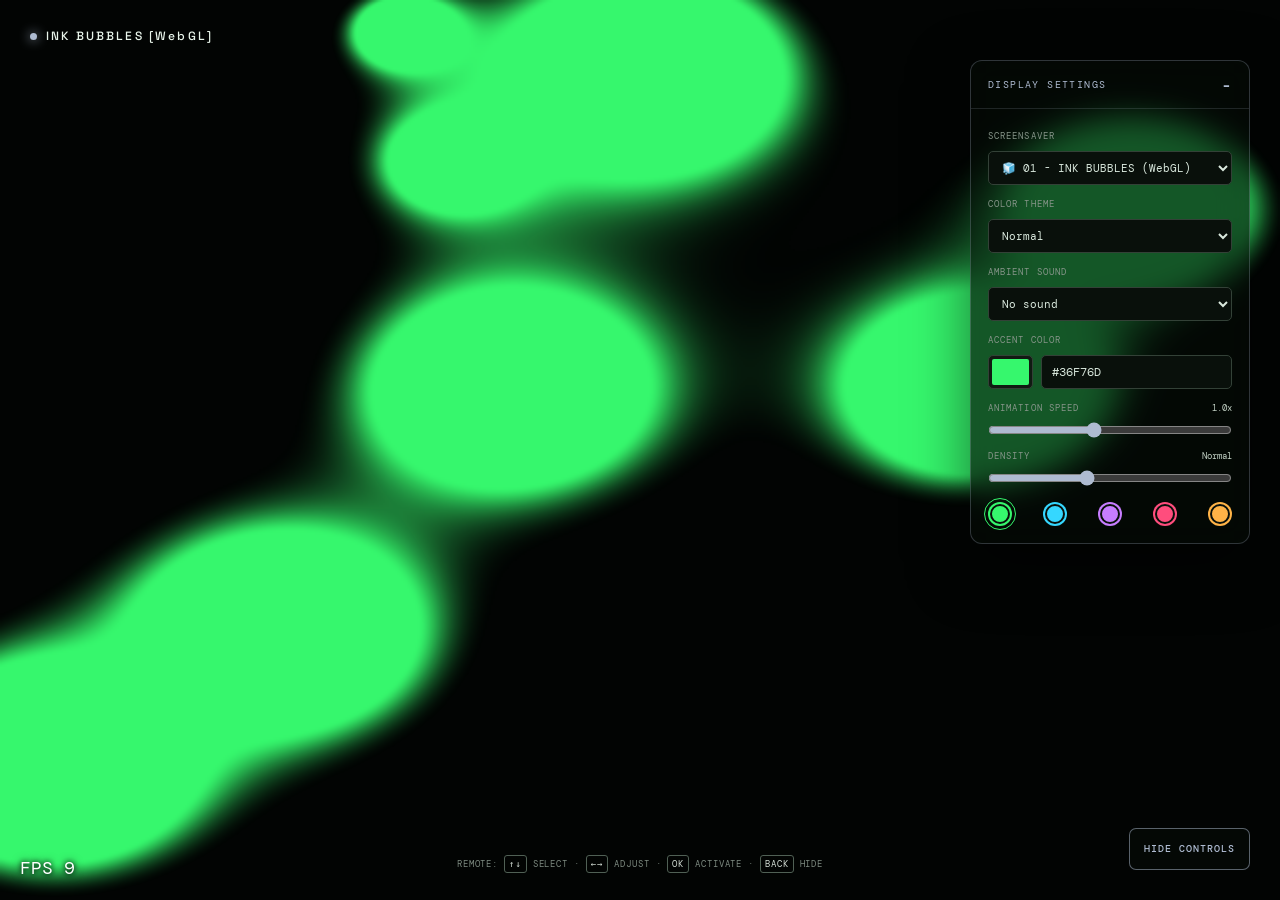
==== index.html @ cdf7de82 "auto option" ====
<!doctype html>
<html lang="th">

<head>
    <meta charset="UTF-8">
    <meta name="viewport" content="width=device-width,initial-scale=1">
    <meta name="theme-color" content="#020403">
    <meta name="apple-mobile-web-app-capable" content="yes">
    <link rel="manifest" href="manifest.webmanifest">
    <link rel="apple-touch-icon" href="icon_192.png">
    <title> Screen Gallery </title>
    <link rel="preconnect" href="https:/ / fonts.googleapis.com ">
    <link rel="preconnect " href="https: //fonts.gstatic.com" crossorigin>
    <link href="https://fonts.googleapis.com/css2?family=DM+Mono:wght@400;500&family=Space+Grotesk:wght@400;500;600&display=swap" rel="stylesheet">
    <link rel="stylesheet" href="style.css">
</head>

<body><canvas id="matrix" aria-label="Animated screensaver"></canvas><canvas id="webglLayer"></canvas>
    <main class="hud">
        <section class="brand"><span class="status-dot"></span><span id="sceneTitle">MATRIX FLOW</span></section>
        <section class="panel" id="panel">
            <div class="panel-top"><span>DISPLAY SETTINGS</span><button id="toggle" aria-label="Collapse settings">-</button></div>
            <div class="settings" id="settings"><label for="scene">SCREENSAVER</label><select id="scene">
					<optgroup label="🧊 WEBGL OPTIMIZED">
                        <option value="inkBubblesWebGL">🧊 01 - INK BUBBLES (WebGL)</option>
						<option value="nebulaWebGL">🧊 02 - Cosmic Nebula (WebGL)</option>
						<option value="matrixWebGL">🧊 03 - Matrix (WebGL)</option>
						<option value="tunnelWebGL">🧊 04 - Tunnel (WebGL)</option>				
                    </optgroup>
                    <optgroup label="⚡ TV 60FPS OPTIMIZED">
                        <option value="tv_clock">📺 01 - TV Flip Clock (60FPS)</option>
                        <option value="tv_stars">📺 02 - TV Cosmic Star Warp (60FPS)</option>
                        <option value="tv_matrix">📺 03 - TV Optimized Matrix (60FPS)</option>
						<option value="tv_matrix2">📺 03 - TV Optimized Matrix 2 (60FPS)</option>
                        <option value="tv_grid">📺 04 - TV Cyberpunk Grid (60FPS)</option>
                        <option value="tv_grid2">📺 04b - TV Cyberpunk Grid Motion (60FPS)</option>
                        <option value="tv_blobs">📺 05 - TV Neon Fluid Blobs (60FPS)</option>
                        <option value="tv_dvd">📺 06 - TV Retro DVD Drift (60FPS)</option>
						<option value="tv_inkBubbles">📺 07 - TV FLOATING BUBBLES (60FPS)</option>
                    </optgroup>
                    <optgroup label="💻 PC / FULL GRAPHICS">
                        <option value="matrix">01 - Matrix Flow</option>
                        <option value="matrix2">01b - Authentic Matrix Rain</option>
                        <option value="stars">02 - Starfield</option>
                        <option value="fire">03 - Fireplace Ember</option>
                        <option value="rain">04 - Rain on Glass</option>
                        <option value="aurora">05 - Aurora</option>
                        <option value="ink">06 - Fluid Ink</option>
                        <option value="ink2">06b - Fluid Ink Bubbles</option>
                        <option value="dvd">07 - Retro DVD</option>
                        <option value="clock">08 - Digital Clock</option>
                        <option value="grid">09 - Cyber Grid</option>
                        <option value="network">10 - Particle Network</option>
                        <option value="terminal">11 - Code Terminal</option>
                        <option value="hello">12 - Hello World</option>
                        <option value="fireflies">13 - Fireflies</option>
                        <option value="bubbles">14 - Floating Bubbles</option>
                        <option value="mesh">15 - Low Poly Mesh</option>
                        <option value="sakura">16 - Sakura</option>
						<option value="sakura2">17 - Sakura 2</option>
                        <option value="snow">18 - Snow</option>
                        <option value="snow2">19 - Snow 2</option>
                        <option value="storm">20 - Storm Rain</option>
                        <option value="storm2">21 - Storm Rain 2</option>
                        <option value="fireworks">22 - Fireworks</option>
                        <option value="plasma">23 - Plasma</option>
                        <option value="smoke">24 - Smoke</option>
                        <option value="confetti">25 - Confetti</option>
						<option value="confetti2">26 - Confetti 2</option>
						<option value="synthwave">27 - RETRO SYNTHWAVE</option>
                    </optgroup>
                </select>
				<label for="theme">COLOR THEME</label>
				<select id="theme">
					<option value="normal">Normal</option>
					<option value="random">Random presets / 12 sec</option>
					
					<!-- 🎲 กลุ่มสุ่มตามหมวดหมู่ ( Random Options ) -->
					<optgroup label="── RANDOM CATEGORIES ──">
						<option value="randomTheme">Random theme / 20 sec (All)</option>
						<option value="random_dark">Random Dark theme / 20 sec</option>
						<option value="random_light">Random Light theme / 20 sec</option>
						<option value="random_neon">Random Neon theme / 20 sec</option>
						<option value="random_warm">Random Warm theme / 20 sec</option>
					</optgroup>

					<!-- 🎨 รายชื่อ Theme เดี่ยวๆ ( Palettes ) -->
					<optgroup label="── SINGLE PALETTES ──">
						<option value="neon">Neon</option>
						<option value="ocean">Ocean</option>
						<option value="sunset">Sunset</option>
						<option value="violet">Violet</option>
						<option value="mono">Mono</option>
						<option value="ice">Ice</option>
						<option value="forest">Forest</option>
						<option value="candy">Candy</option>
						<option value="gold">Gold</option>
						<option value="lava">Lava</option>
						<option value="pastel">Pastel</option>
						<option value="cyberpunk">Cyberpunk</option>
						<option value="midnight">Midnight</option>
						<option value="deepspace">Deepspace</option>
						<option value="vampire">Vampire</option>
						<option value="synthdark">Synthdark</option>
						<option value="abyss">Abyss</option>
						<option value="toxin">Toxin</option>
						<option value="voids">Voids</option>
					</optgroup>
				</select>
				<label for="sound">AMBIENT SOUND</label>
				<select id="sound">
                    <option value="">No sound</option>
                    <option value="rain">Light rain</option>
                    <option value="waves">Ocean waves</option>
                    <option value="birds">Rain with birds</option>
					<option value="mood">Rainy mood</option>
					<!-- กลุ่มเสียง The Fall -->
					<optgroup label="The Fall">
						<option value="theFall:natural">The Fall (Natural)</option>
						<option value="theFall:WhiteNoisy">The Fall (WhiteNoisy)</option>
						<option value="theFall:Watery">The Fall (Watery)</option>
					</optgroup>
					<!-- กลุ่มเสียง Japanese Garden -->
					<optgroup label="Japanese Garden">
						<option value="japGarden:natural">Japanese Garden (Natural)</option>
						<option value="japGarden:Wildlife">Japanese Garden (Wildlife)</option>
						<option value="japGarden:DistantWaterfall">Japanese Garden (DistantWaterfall)</option>
					</optgroup>
					<optgroup label="Singing Bowls">
						<option value="singingBowl:natural">Singing Bowls (Natural)</option>
					</optgroup>
					<optgroup label="Rain On Tent">
						<option value="rainOnTent:natural">Rain On Tent (Natural)</option>
						<option value="rainOnTent:covered">Rain On Tent (Covered)</option>
						<option value="rainOnTent:LastDrops">Rain On Tent (LastDrops)</option>
						<option value="rainOnTent:White">Rain On Tent (White)</option>
						<option value="rainOnTent:RainyDay">Rain On Tent (RainyDay)</option>
					</optgroup>
					
                </select>
				<label for="colorPicker">ACCENT COLOR</label>
                <div class="color-row"><input type="color" id="colorPicker" value="#36f76d"><input id="colorText" maxlength="7" value="#36F76D"></div><label for="speed">ANIMATION SPEED <output id="speedValue">1.0x</output></label><input type="range" id="speed" min="0.25" max="2" step="0.05" value="1"><label for="density">DENSITY <output id="densityValue">Normal</output></label><input type="range" id="density" min="12" max="42" step="1" value="24">
                <div class="presets"><button class="swatch active" data-color="#36F76D" style="--swatch:#36F76D" aria-label="Green accent"></button><button class="swatch" data-color="#35D7FF" style="--swatch:#35D7FF" aria-label="Blue accent"></button><button class="swatch" data-color="#C77DFF" style="--swatch:#C77DFF" aria-label="Purple accent"></button><button class="swatch" data-color="#FF4D7D" style="--swatch:#FF4D7D" aria-label="Pink accent"></button><button class="swatch" data-color="#FFB347" style="--swatch:#FFB347" aria-label="Orange accent"></button></div>
            </div>
        </section>
		<div id="fpsCounter">FPS 60</div>
        <div class="hint">REMOTE: <kbd>↑↓</kbd> SELECT · <kbd>←→</kbd> ADJUST · <kbd>OK</kbd> ACTIVATE · <kbd>BACK</kbd> HIDE</div>
    </main>
    <button id="uiVisibilityToggle" class="ui-visibility-toggle" type="button" aria-pressed="false" aria-label="Hide controls">HIDE CONTROLS</button>
    <script src="script.js"></script>
</body>

</html>
---- style.css ----
:root {
    color-scheme: dark;
    /* เปลี่ยนจาก var() เป็นค่าสีเขียวคงที่ */
    --accent-static: #aebbd1;
    --accent-rgb-static: 174, 187, 209;
}

* {
    box-sizing: border-box;
}

body {
    margin: 0;
    overflow: hidden;
    background: #020403;
    color: #d9e8dd;
    font-family: "DM Mono", monospace;
}

#matrix,
#webglLayer {
    position: fixed;
    inset: 0;
    width: 100%;
    height: 100%;
}

#webglLayer {
    pointer-events: none;
    display: none;
	pointer-events: none;
    opacity: 0;
    visibility: hidden;
}
#webglLayer.active {
	display: block;
    opacity: 1;
    visibility: visible;
}

.hud {
    position: fixed;
    /*inset: 0;*/
	top: 0;
    left: 0;
    right: 0;
    bottom: 0;
    pointer-events: none;
    padding: 30px;
    display: flex;
    flex-direction: column;
    justify-content: flex-start;
    gap: 18px;
}

.brand {
    align-self: flex-start;
    display: flex;
    align-items: center;
    gap: 9px;
    color: #e9f5eb;
    font: 500 12px/1 "Space Grotesk", sans-serif;
    letter-spacing: .18em;
}

.status-dot {
    width: 7px;
    height: 7px;
    border-radius: 50%;
    background: var(--accent-static);
    box-shadow: 0 0 12px var(--accent-static);
}

.panel {
    pointer-events: auto;
    width: 280px;
    align-self: flex-end;
    background: rgba(5, 11, 7, .68);
    border: 1px solid rgba(var(--accent-rgb-static), .26);
    border-radius: 12px;
    overflow: hidden;
    backdrop-filter: blur(14px);
    box-shadow: 0 20px 60px #0008;
    transition: opacity .3s, transform .3s;
}

.panel-top {
    height: 48px;
    padding: 0 15px 0 17px;
    display: flex;
    align-items: center;
    justify-content: space-between;
    color: var(--accent-static);
    border-bottom: 1px solid rgba(var(--accent-rgb-static), .16);
    font-size: 10px;
    letter-spacing: .14em;
}

.panel-top button {
    border: 0;
    color: inherit;
    background: transparent;
    cursor: pointer;
    font: 22px/1 sans-serif;
    padding: 4px;
}

.settings {
    padding: 17px;
    display: grid;
    gap: 9px;
    max-height: calc(100vh - 150px);
    overflow: auto;
}

label {
    color: #87958a;
    font-size: 9px;
    letter-spacing: .12em;
    display: flex;
    justify-content: space-between;
    margin-top: 4px;
}

output {
    color: #c3d2c5;
    letter-spacing: 0;
}

.color-row {
    display: flex;
    height: 34px;
    gap: 8px;
}

input[type=color] {
    appearance: none;
    border: 1px solid #334137;
    background: #101b12;
    padding: 3px;
    width: 45px;
    height: 34px;
    border-radius: 5px;
    cursor: pointer;
}

input[type=color]::-webkit-color-swatch-wrapper {
    padding: 0;
}

input[type=color]::-webkit-color-swatch {
    border: none;
    border-radius: 2px;
}

#colorText {
    min-width: 0;
    flex: 1;
    border: 1px solid #334137;
    border-radius: 5px;
    padding: 0 10px;
    background: #09100b;
    color: #d9e8dd;
    font: 12px "DM Mono", monospace;
    outline: none;
}

#colorText:focus {
    border-color: var(--accent-static);
}

select {
    width: 100%;
    height: 34px;
    border: 1px solid #334137;
    border-radius: 5px;
    padding: 0 9px;
    color: #d9e8dd;
    background: #09100b;
    font: 11px "DM Mono", monospace;
    outline: none;
    cursor: pointer;
}

optgroup {
    background: #09100b;
    color: var(--accent-static);
    font-weight: bold;
    font-style: normal;
}

option {
    background: #0d1610;
    color: #d9e8dd;
}

:focus-visible,
select:focus,
button:focus,
input:focus,
.swatch:focus {
    border-color: var(--accent-static) !important;
    outline: 2px solid var(--accent-static) !important;
    outline-offset: 2px !important;
    box-shadow: 0 0 12px rgba(var(--accent-rgb-static), 0.6) !important;
}

/* Kept separate from :focus-visible because many TV browsers do not apply it
   consistently to focus moved by a D-pad. */
.remote-focus {
    border-color: var(--accent-static) !important;
    outline: 2px solid var(--accent-static) !important;
    outline-offset: 2px !important;
    box-shadow: 0 0 12px rgba(var(--accent-rgb-static), 0.6) !important;
}

input[type=range] {
    width: 100%;
    height: 14px;
    margin: 0;
    accent-color: var(--accent-static);
    cursor: pointer;
}

.presets {
    display: flex;
    justify-content: space-between;
    padding-top: 8px;
}

.check-row {
    align-items: center;
    margin-top: 8px;
    cursor: pointer;
}

.check-row input {
    appearance: none;
    width: 30px;
    height: 16px;
    margin: 0;
    border: 1px solid #405044;
    border-radius: 20px;
    background: #09100b;
    cursor: pointer;
    position: relative;
}

.check-row input::after {
    content: '';
    position: absolute;
    top: 2px;
    left: 2px;
    width: 10px;
    height: 10px;
    border-radius: 50%;
    background: #7a887c;
    transition: .2s;
}

.check-row input:checked {
    border-color: var(--accent-static);
    background: rgba(var(--accent-rgb-static), .22);
}

.check-row input:checked::after {
    left: 16px;
    background: var(--accent-static);
}

#fpsCounter {
    position: fixed;
    left: 20px;
    bottom: 20px;
    z-index: 9999;

    font-family: "DM Mono", monospace;
    font-size: 18px;
    color: white;

    text-shadow:
        0 0 5px black,
        0 0 10px black;

    pointer-events: none;
}
.swatch {
    width: 24px;
    height: 24px;
    padding: 0;
    border-radius: 50%;
    border: 2px solid transparent;
    background: var(--swatch);
    box-shadow: inset 0 0 0 2px #09100b;
    cursor: pointer;
}

.swatch.active {
    outline: 1px solid var(--swatch);
    outline-offset: 3px;
}

.hint {
    align-self: center;
    margin-top: auto;
    color: #7d8a80;
    font-size: 9px;
    letter-spacing: .1em;
    transition: opacity .25s;
}

kbd {
    border: 1px solid #506055;
    border-radius: 3px;
    padding: 2px 4px;
    color: #d4ded6;
    font: inherit;
}

.panel.collapsed .settings {
    display: none;
}

.panel.collapsed .panel-top {
    border-bottom: 0;
}

.hidden-ui .panel,
.hidden-ui .brand,
.hidden-ui .hint {
    opacity: 0;
    pointer-events: none;
}

.ui-visibility-toggle {
    position: fixed;
    right: 30px;
    bottom: 30px;
    z-index: 2;
    min-height: 42px;
    padding: 0 14px;
    border: 1px solid rgba(var(--accent-rgb-static), .5);
    border-radius: 7px;
    background: rgba(5, 11, 7, .8);
    color: var(--accent-static);
    font: 500 10px/1 "DM Mono", monospace;
    letter-spacing: .1em;
    cursor: pointer;
    transition: opacity .25s, transform .25s, background .2s;
}

.ui-visibility-toggle:hover,
.ui-visibility-toggle:focus-visible {
    background: rgba(var(--accent-rgb-static), .18);
    opacity: 1;
    outline: 2px solid #e9f5eb;
    outline-offset: 3px;
}

.hidden-ui .ui-visibility-toggle {
    opacity: .35;
}

@media (max-width: 560px) {
    .hud {
        padding: 18px;
    }

    .panel {
        width: min(280px, 100%);
    }

    .hint {
        font-size: 8px;
    }

    .ui-visibility-toggle {
        right: 18px;
        bottom: 18px;
        min-height: 46px;
    }
}
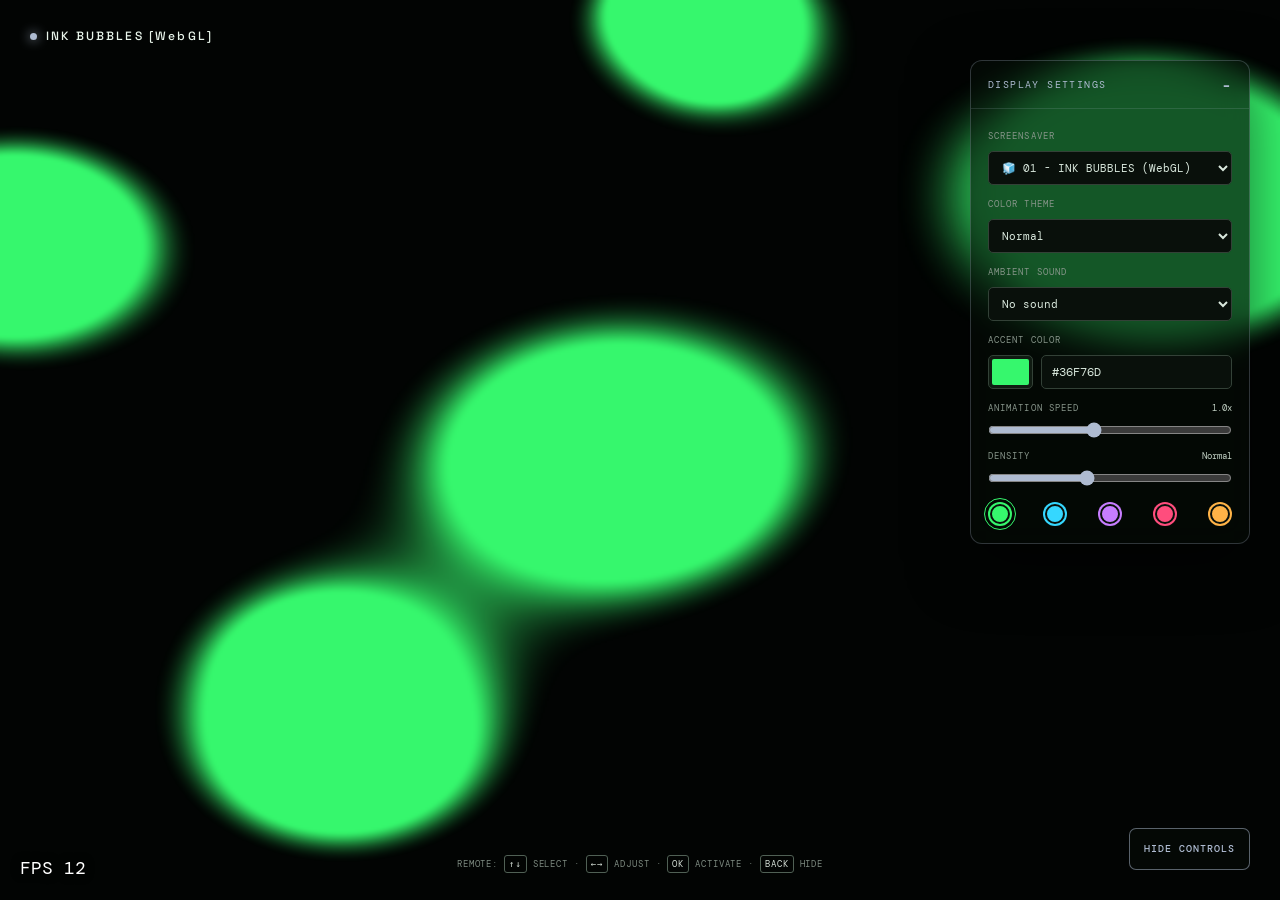
==== commit 8c0aa205: "Update index.html" ====
--- a/index.html
+++ b/index.html
@@ -108,36 +108,7 @@
 					</optgroup>
 				</select>
 				<label for="sound">AMBIENT SOUND</label>
-				<select id="sound">
-                    <option value="">No sound</option>
-                    <option value="rain">Light rain</option>
-                    <option value="waves">Ocean waves</option>
-                    <option value="birds">Rain with birds</option>
-					<option value="mood">Rainy mood</option>
-					<!-- กลุ่มเสียง The Fall -->
-					<optgroup label="The Fall">
-						<option value="theFall:natural">The Fall (Natural)</option>
-						<option value="theFall:WhiteNoisy">The Fall (WhiteNoisy)</option>
-						<option value="theFall:Watery">The Fall (Watery)</option>
-					</optgroup>
-					<!-- กลุ่มเสียง Japanese Garden -->
-					<optgroup label="Japanese Garden">
-						<option value="japGarden:natural">Japanese Garden (Natural)</option>
-						<option value="japGarden:Wildlife">Japanese Garden (Wildlife)</option>
-						<option value="japGarden:DistantWaterfall">Japanese Garden (DistantWaterfall)</option>
-					</optgroup>
-					<optgroup label="Singing Bowls">
-						<option value="singingBowl:natural">Singing Bowls (Natural)</option>
-					</optgroup>
-					<optgroup label="Rain On Tent">
-						<option value="rainOnTent:natural">Rain On Tent (Natural)</option>
-						<option value="rainOnTent:covered">Rain On Tent (Covered)</option>
-						<option value="rainOnTent:LastDrops">Rain On Tent (LastDrops)</option>
-						<option value="rainOnTent:White">Rain On Tent (White)</option>
-						<option value="rainOnTent:RainyDay">Rain On Tent (RainyDay)</option>
-					</optgroup>
-					
-                </select>
+				<select id="sound"></select>
 				<label for="colorPicker">ACCENT COLOR</label>
                 <div class="color-row"><input type="color" id="colorPicker" value="#36f76d"><input id="colorText" maxlength="7" value="#36F76D"></div><label for="speed">ANIMATION SPEED <output id="speedValue">1.0x</output></label><input type="range" id="speed" min="0.25" max="2" step="0.05" value="1"><label for="density">DENSITY <output id="densityValue">Normal</output></label><input type="range" id="density" min="12" max="42" step="1" value="24">
                 <div class="presets"><button class="swatch active" data-color="#36F76D" style="--swatch:#36F76D" aria-label="Green accent"></button><button class="swatch" data-color="#35D7FF" style="--swatch:#35D7FF" aria-label="Blue accent"></button><button class="swatch" data-color="#C77DFF" style="--swatch:#C77DFF" aria-label="Purple accent"></button><button class="swatch" data-color="#FF4D7D" style="--swatch:#FF4D7D" aria-label="Pink accent"></button><button class="swatch" data-color="#FFB347" style="--swatch:#FFB347" aria-label="Orange accent"></button></div>
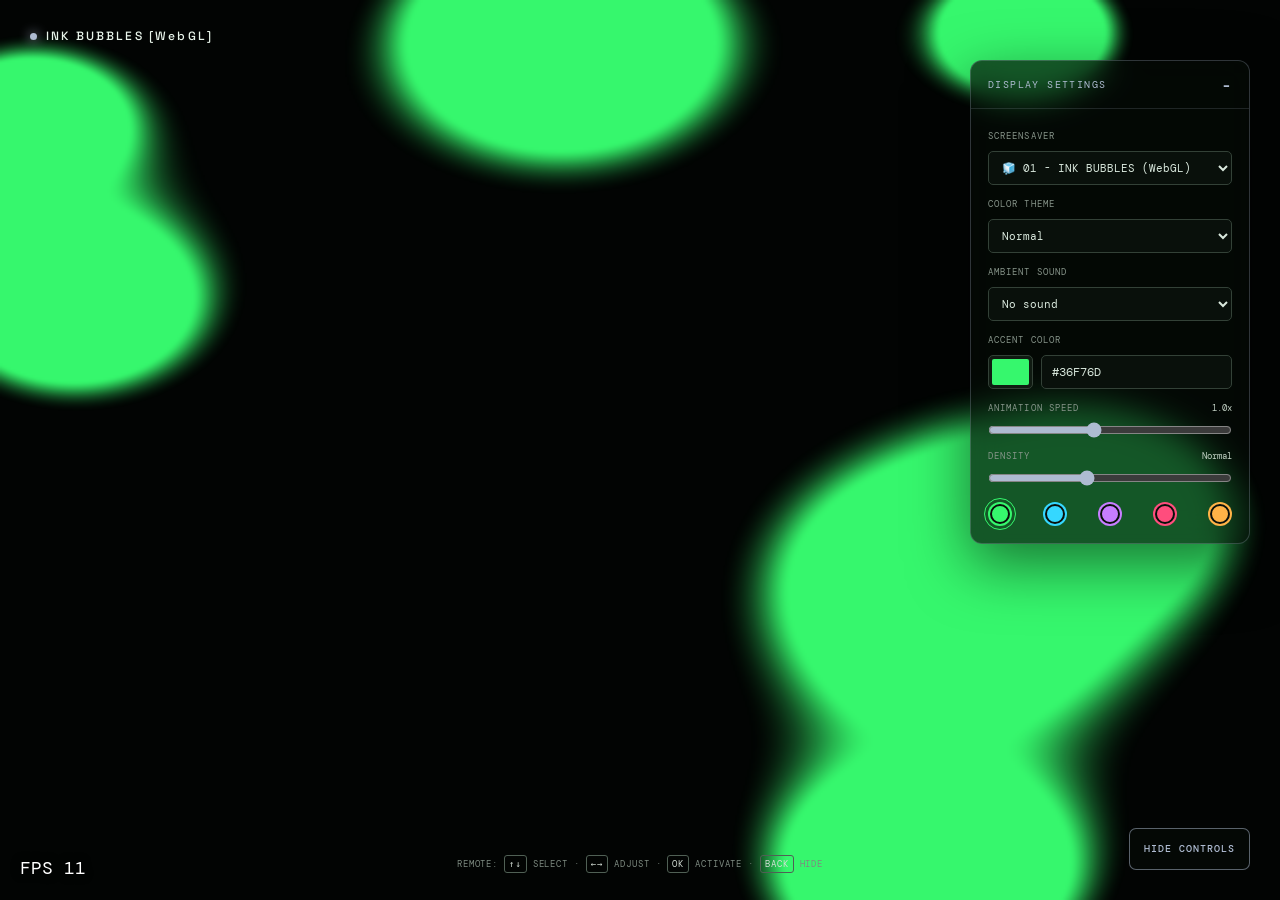
==== commit f5852e8c: "add random3color" ====
--- a/index.html
+++ b/index.html
@@ -77,6 +77,7 @@
 					
 					<!-- 🎲 กลุ่มสุ่มตามหมวดหมู่ ( Random Options ) -->
 					<optgroup label="── RANDOM CATEGORIES ──">
+						<option value="random3Colors">Random 3 Colors (60s)</option>
 						<option value="randomTheme">Random theme / 20 sec (All)</option>
 						<option value="random_dark">Random Dark theme / 20 sec</option>
 						<option value="random_light">Random Light theme / 20 sec</option>
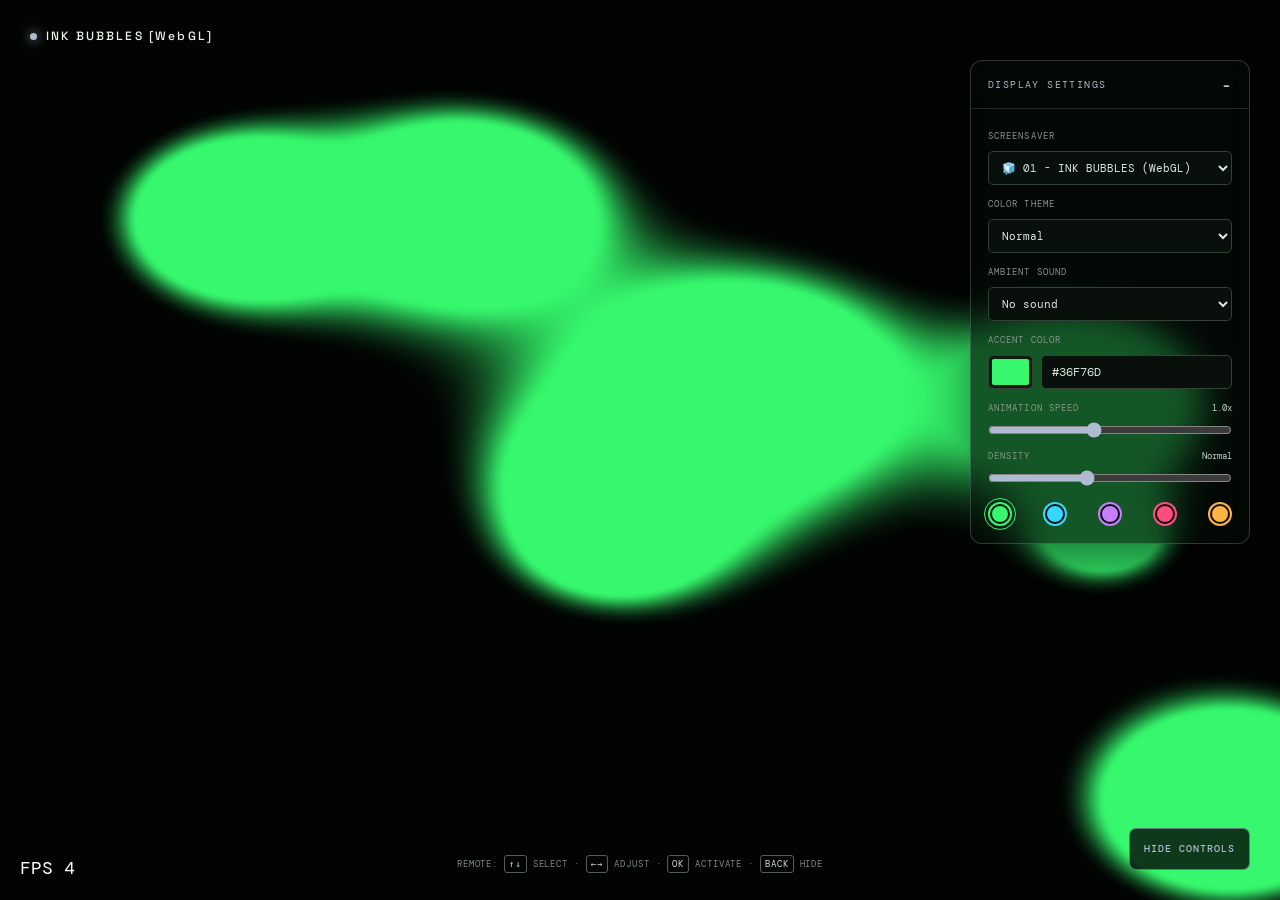
==== commit 04efbda3: "update" ====
--- a/index.html
+++ b/index.html
@@ -77,7 +77,7 @@
 					
 					<!-- 🎲 กลุ่มสุ่มตามหมวดหมู่ ( Random Options ) -->
 					<optgroup label="── RANDOM CATEGORIES ──">
-						<option value="random3Colors">Random 3 Colors (60s)</option>
+						<option value="random3Colors">Random 3 Colors (30s)</option>
 						<option value="randomTheme">Random theme / 20 sec (All)</option>
 						<option value="random_dark">Random Dark theme / 20 sec</option>
 						<option value="random_light">Random Light theme / 20 sec</option>
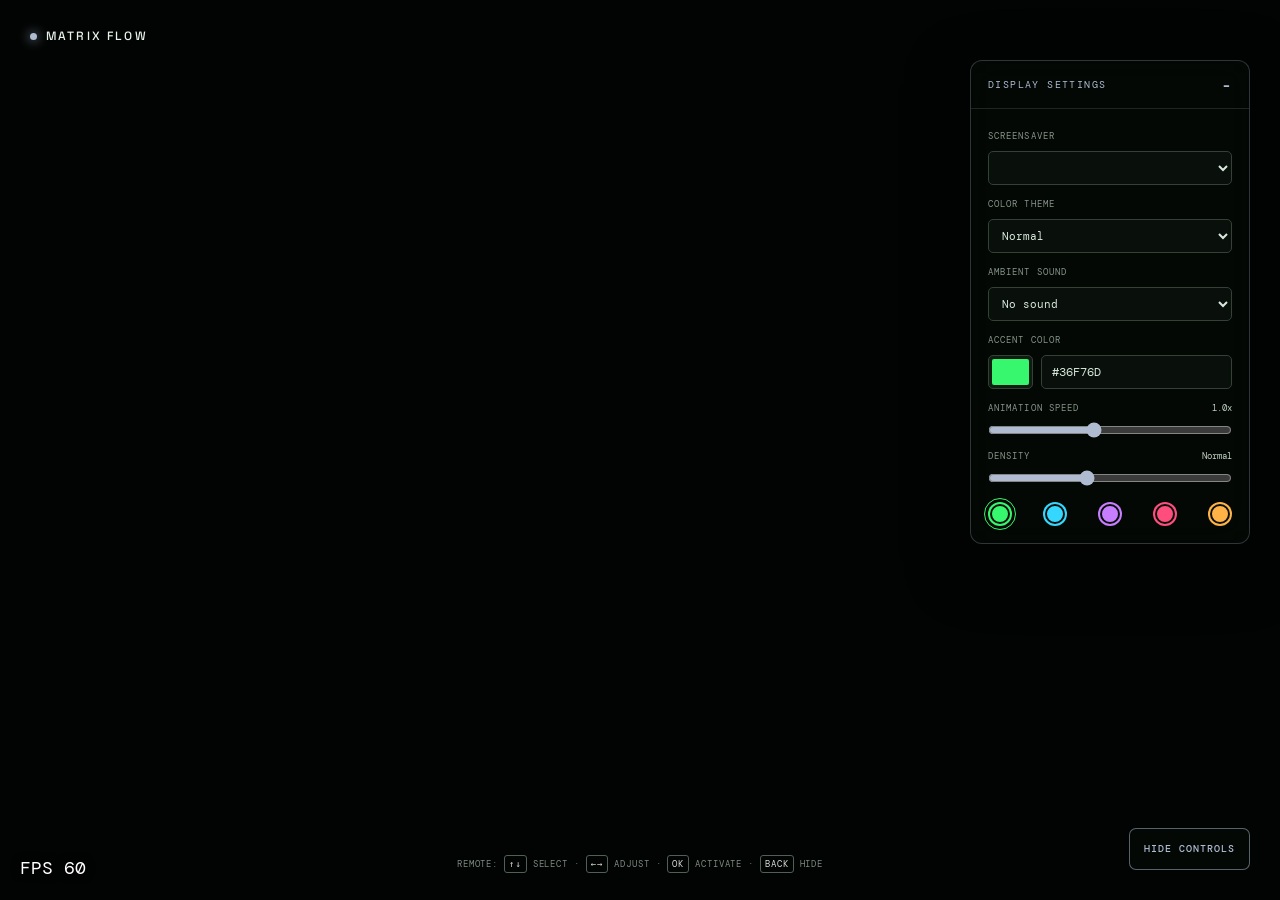
==== commit 67c5ec27: "update" ====
--- a/index.html
+++ b/index.html
@@ -20,99 +20,49 @@
         <section class="brand"><span class="status-dot"></span><span id="sceneTitle">MATRIX FLOW</span></section>
         <section class="panel" id="panel">
             <div class="panel-top"><span>DISPLAY SETTINGS</span><button id="toggle" aria-label="Collapse settings">-</button></div>
-            <div class="settings" id="settings"><label for="scene">SCREENSAVER</label><select id="scene">
-					<optgroup label="🧊 WEBGL OPTIMIZED">
-                        <option value="inkBubblesWebGL">🧊 01 - INK BUBBLES (WebGL)</option>
-						<option value="nebulaWebGL">🧊 02 - Cosmic Nebula (WebGL)</option>
-						<option value="matrixWebGL">🧊 03 - Matrix (WebGL)</option>
-						<option value="tunnelWebGL">🧊 04 - Tunnel (WebGL)</option>				
-                    </optgroup>
-                    <optgroup label="⚡ TV 60FPS OPTIMIZED">
-                        <option value="tv_clock">📺 01 - TV Flip Clock (60FPS)</option>
-                        <option value="tv_stars">📺 02 - TV Cosmic Star Warp (60FPS)</option>
-                        <option value="tv_matrix">📺 03 - TV Optimized Matrix (60FPS)</option>
-						<option value="tv_matrix2">📺 03 - TV Optimized Matrix 2 (60FPS)</option>
-                        <option value="tv_grid">📺 04 - TV Cyberpunk Grid (60FPS)</option>
-                        <option value="tv_grid2">📺 04b - TV Cyberpunk Grid Motion (60FPS)</option>
-                        <option value="tv_blobs">📺 05 - TV Neon Fluid Blobs (60FPS)</option>
-                        <option value="tv_dvd">📺 06 - TV Retro DVD Drift (60FPS)</option>
-						<option value="tv_inkBubbles">📺 07 - TV FLOATING BUBBLES (60FPS)</option>
-                    </optgroup>
-                    <optgroup label="💻 PC / FULL GRAPHICS">
-                        <option value="matrix">01 - Matrix Flow</option>
-                        <option value="matrix2">01b - Authentic Matrix Rain</option>
-                        <option value="stars">02 - Starfield</option>
-                        <option value="fire">03 - Fireplace Ember</option>
-                        <option value="rain">04 - Rain on Glass</option>
-                        <option value="aurora">05 - Aurora</option>
-                        <option value="ink">06 - Fluid Ink</option>
-                        <option value="ink2">06b - Fluid Ink Bubbles</option>
-                        <option value="dvd">07 - Retro DVD</option>
-                        <option value="clock">08 - Digital Clock</option>
-                        <option value="grid">09 - Cyber Grid</option>
-                        <option value="network">10 - Particle Network</option>
-                        <option value="terminal">11 - Code Terminal</option>
-                        <option value="hello">12 - Hello World</option>
-                        <option value="fireflies">13 - Fireflies</option>
-                        <option value="bubbles">14 - Floating Bubbles</option>
-                        <option value="mesh">15 - Low Poly Mesh</option>
-                        <option value="sakura">16 - Sakura</option>
-						<option value="sakura2">17 - Sakura 2</option>
-                        <option value="snow">18 - Snow</option>
-                        <option value="snow2">19 - Snow 2</option>
-                        <option value="storm">20 - Storm Rain</option>
-                        <option value="storm2">21 - Storm Rain 2</option>
-                        <option value="fireworks">22 - Fireworks</option>
-                        <option value="plasma">23 - Plasma</option>
-                        <option value="smoke">24 - Smoke</option>
-                        <option value="confetti">25 - Confetti</option>
-						<option value="confetti2">26 - Confetti 2</option>
-						<option value="synthwave">27 - RETRO SYNTHWAVE</option>
-                    </optgroup>
-                </select>
+            <div class="settings" id="settings">
+				<label for="scene">SCREENSAVER</label>
+				<select id="scene">
+					<optgroup label="🧊 WEBGL OPTIMIZED" id="group-webgl"></optgroup>
+					<optgroup label="⚡ TV 60FPS OPTIMIZED" id="group-tv"></optgroup>
+					<optgroup label="💻 PC / FULL GRAPHICS" id="group-pc"></optgroup>
+				</select>
 				<label for="theme">COLOR THEME</label>
 				<select id="theme">
 					<option value="normal">Normal</option>
-					<option value="random">Random presets / 12 sec</option>
+					<option value="random">Random preset / 12 sec</option>
 					
-					<!-- 🎲 กลุ่มสุ่มตามหมวดหมู่ ( Random Options ) -->
-					<optgroup label="── RANDOM CATEGORIES ──">
+					<!-- 🎲 กลุ่มสุ่มตามหมวดหมู่ (จะถูกสร้างอัตโนมัติจาก JS) -->
+					<optgroup label="── RANDOM CATEGORIES ──" id="randomOptGroup">
 						<option value="random3Colors">Random 3 Colors (30s)</option>
-						<option value="randomTheme">Random theme / 20 sec (All)</option>
-						<option value="random_dark">Random Dark theme / 20 sec</option>
-						<option value="random_light">Random Light theme / 20 sec</option>
-						<option value="random_neon">Random Neon theme / 20 sec</option>
-						<option value="random_warm">Random Warm theme / 20 sec</option>
+						<option value="randomTheme">Random Theme (All) (30s)</option>
 					</optgroup>
 
-					<!-- 🎨 รายชื่อ Theme เดี่ยวๆ ( Palettes ) -->
-					<optgroup label="── SINGLE PALETTES ──">
-						<option value="neon">Neon</option>
-						<option value="ocean">Ocean</option>
-						<option value="sunset">Sunset</option>
-						<option value="violet">Violet</option>
-						<option value="mono">Mono</option>
-						<option value="ice">Ice</option>
-						<option value="forest">Forest</option>
-						<option value="candy">Candy</option>
-						<option value="gold">Gold</option>
-						<option value="lava">Lava</option>
-						<option value="pastel">Pastel</option>
-						<option value="cyberpunk">Cyberpunk</option>
-						<option value="midnight">Midnight</option>
-						<option value="deepspace">Deepspace</option>
-						<option value="vampire">Vampire</option>
-						<option value="synthdark">Synthdark</option>
-						<option value="abyss">Abyss</option>
-						<option value="toxin">Toxin</option>
-						<option value="voids">Voids</option>
-					</optgroup>
+					<!-- 🎨 รายชื่อ Theme เดี่ยวๆ (จะถูกสร้างอัตโนมัติจาก JS) -->
+					<optgroup label="── SINGLE PALETTES ──" id="singleOptGroup"></optgroup>
 				</select>
 				<label for="sound">AMBIENT SOUND</label>
 				<select id="sound"></select>
 				<label for="colorPicker">ACCENT COLOR</label>
-                <div class="color-row"><input type="color" id="colorPicker" value="#36f76d"><input id="colorText" maxlength="7" value="#36F76D"></div><label for="speed">ANIMATION SPEED <output id="speedValue">1.0x</output></label><input type="range" id="speed" min="0.25" max="2" step="0.05" value="1"><label for="density">DENSITY <output id="densityValue">Normal</output></label><input type="range" id="density" min="12" max="42" step="1" value="24">
-                <div class="presets"><button class="swatch active" data-color="#36F76D" style="--swatch:#36F76D" aria-label="Green accent"></button><button class="swatch" data-color="#35D7FF" style="--swatch:#35D7FF" aria-label="Blue accent"></button><button class="swatch" data-color="#C77DFF" style="--swatch:#C77DFF" aria-label="Purple accent"></button><button class="swatch" data-color="#FF4D7D" style="--swatch:#FF4D7D" aria-label="Pink accent"></button><button class="swatch" data-color="#FFB347" style="--swatch:#FFB347" aria-label="Orange accent"></button></div>
+                <div class="color-row">
+					<input type="color" id="colorPicker" value="#36f76d">
+					<input id="colorText" maxlength="7" value="#36F76D">
+				</div>
+				<label for="speed">ANIMATION SPEED
+					<output id="speedValue">1.0x</output>
+				</label>
+				<input type="range" id="speed" min="0.25" max="2" step="0.05" value="1">
+				<label for="density">DENSITY
+					<output id="densityValue">Normal</output>
+				</label>
+				<input type="range" id="density" min="12" max="42" step="1" value="24">
+				<div class="presets">
+					<button class="swatch active" data-color="#36F76D" style="--swatch:#36F76D" aria-label="Green accent"></button>
+					<button class="swatch" data-color="#35D7FF" style="--swatch:#35D7FF" aria-label="Blue accent"></button>
+					<button class="swatch" data-color="#C77DFF" style="--swatch:#C77DFF" aria-label="Purple accent"></button>
+					<button class="swatch" data-color="#FF4D7D" style="--swatch:#FF4D7D" aria-label="Pink accent"></button>
+					<button class="swatch" data-color="#FFB347" style="--swatch:#FFB347" aria-label="Orange accent"></button>
+				</div>
             </div>
         </section>
 		<div id="fpsCounter">FPS 60</div>
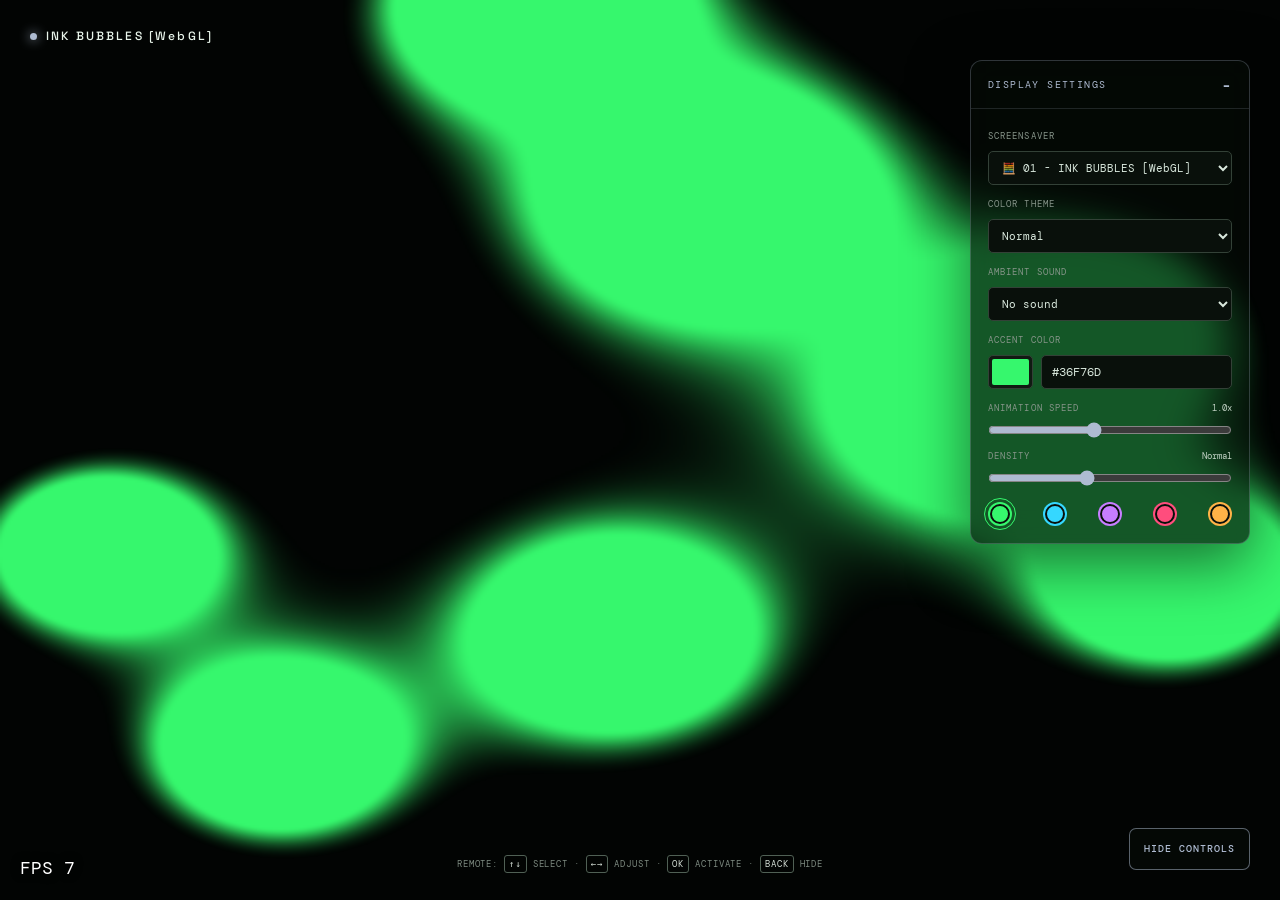
==== commit 151333c2: "icon" ====
--- a/index.html
+++ b/index.html
@@ -9,8 +9,8 @@
     <link rel="manifest" href="manifest.webmanifest">
     <link rel="apple-touch-icon" href="icon_192.png">
     <title> Screen Gallery </title>
-    <link rel="preconnect" href="https:/ / fonts.googleapis.com ">
-    <link rel="preconnect " href="https: //fonts.gstatic.com" crossorigin>
+    <link rel="preconnect" href="https://fonts.googleapis.com ">
+    <link rel="preconnect " href="https://fonts.gstatic.com" crossorigin>
     <link href="https://fonts.googleapis.com/css2?family=DM+Mono:wght@400;500&family=Space+Grotesk:wght@400;500;600&display=swap" rel="stylesheet">
     <link rel="stylesheet" href="style.css">
 </head>
@@ -25,7 +25,7 @@
 				<select id="scene">
 					<optgroup label="🧊 WEBGL OPTIMIZED" id="group-webgl"></optgroup>
 					<optgroup label="⚡ TV 60FPS OPTIMIZED" id="group-tv"></optgroup>
-					<optgroup label="💻 PC / FULL GRAPHICS" id="group-pc"></optgroup>
+					<optgroup label="🔥 PC / FULL GRAPHICS" id="group-pc"></optgroup>
 				</select>
 				<label for="theme">COLOR THEME</label>
 				<select id="theme">
